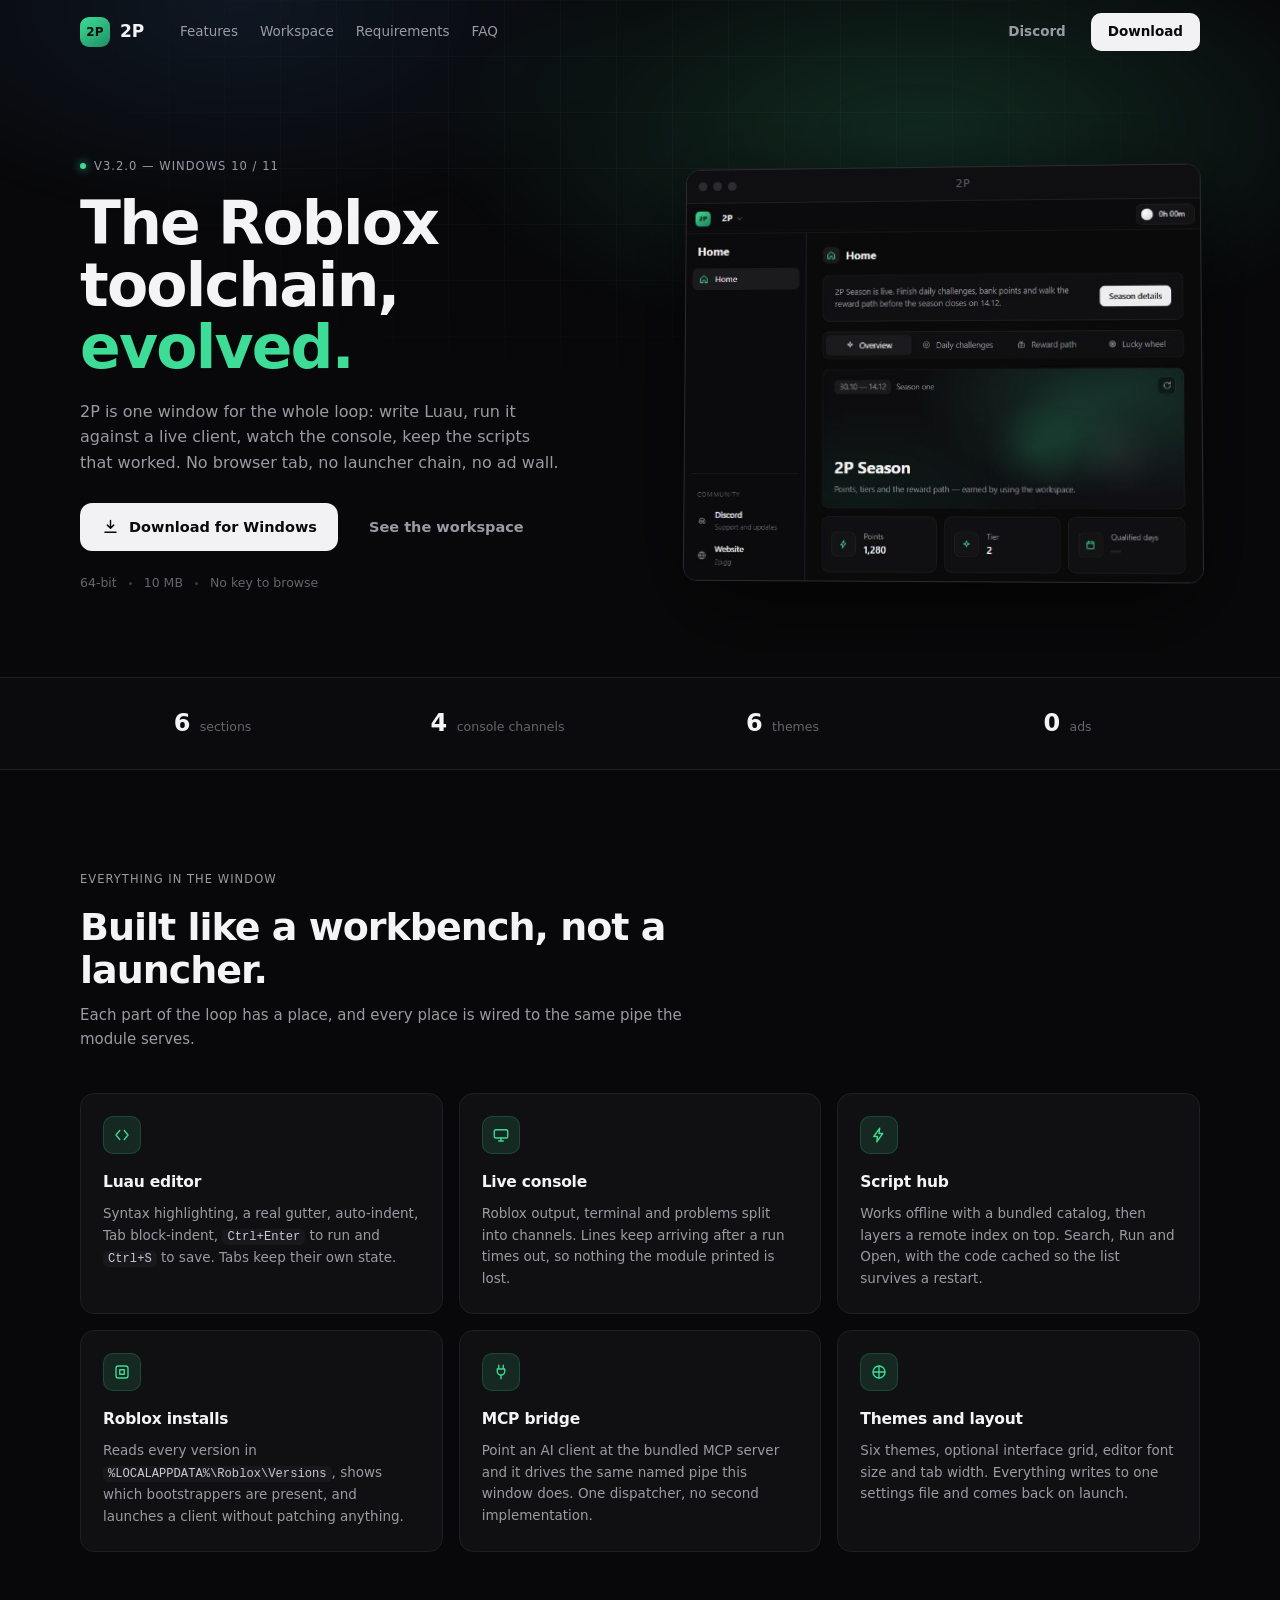
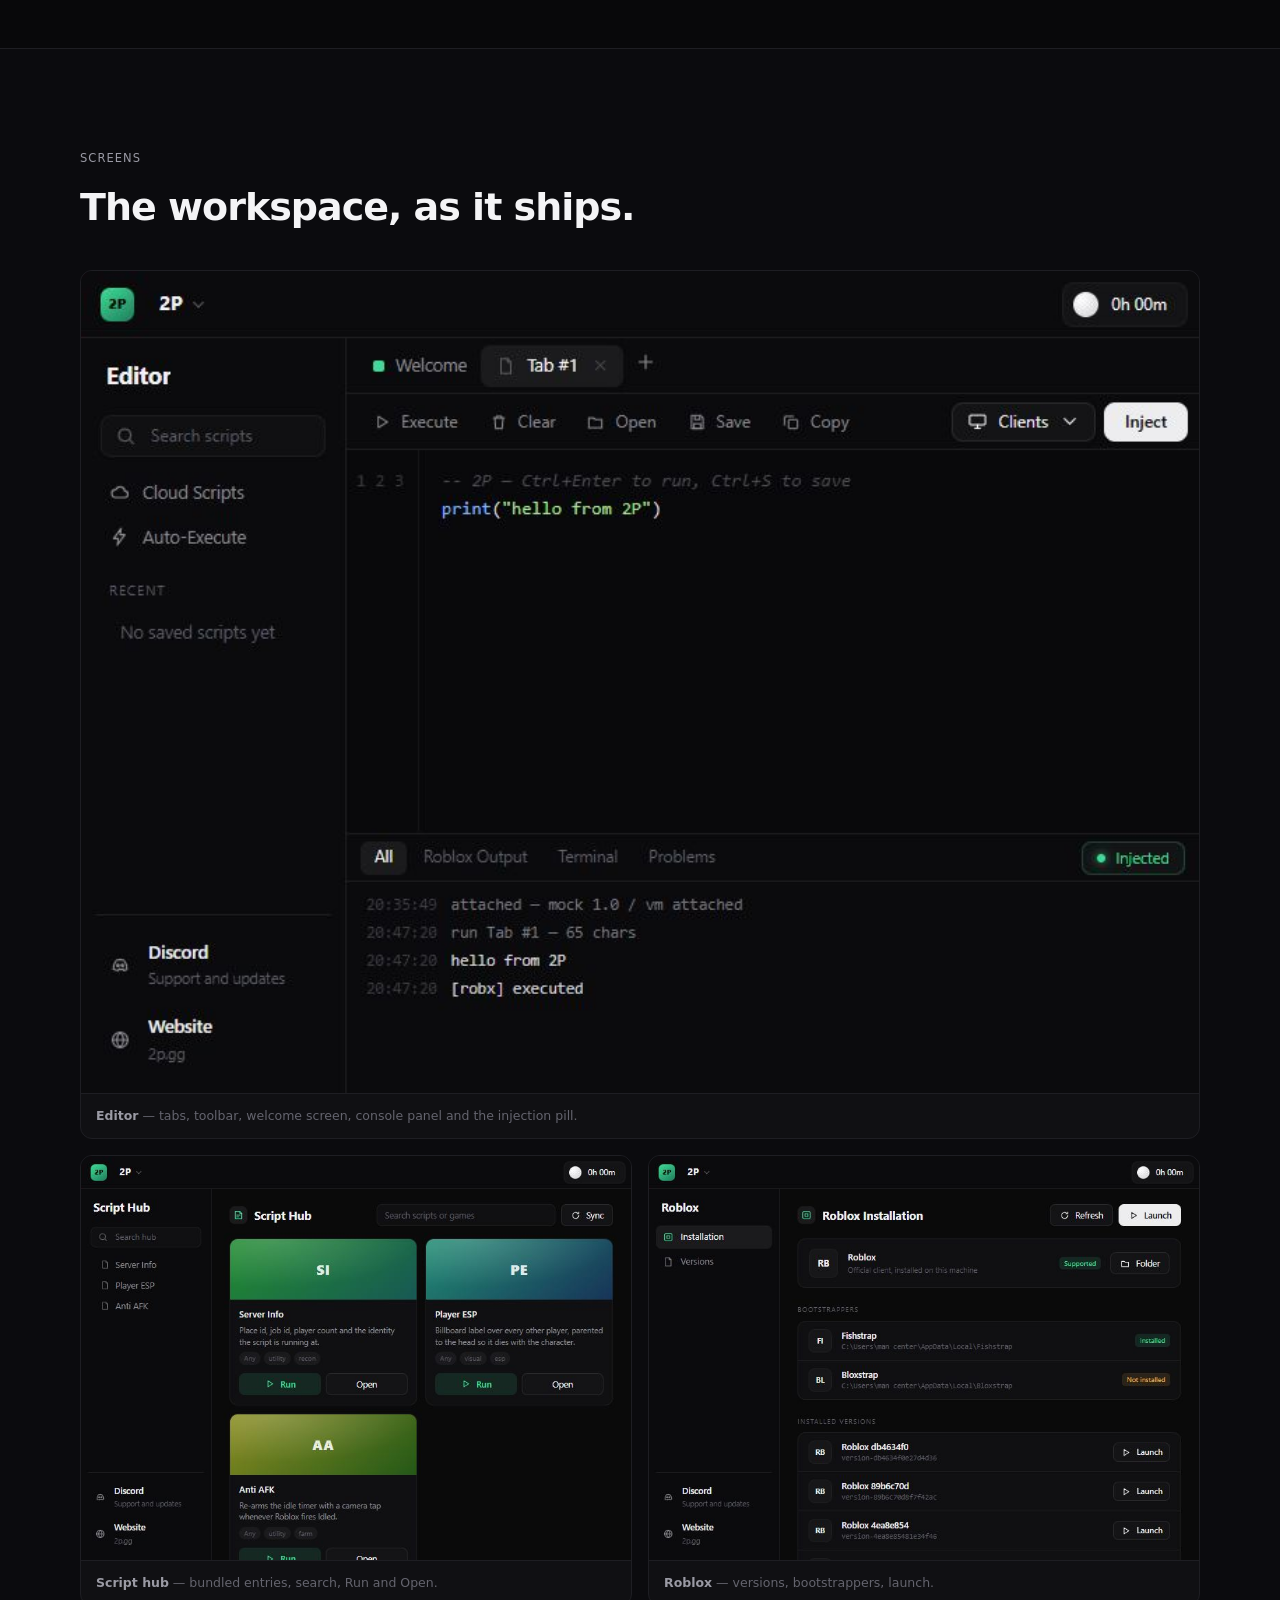
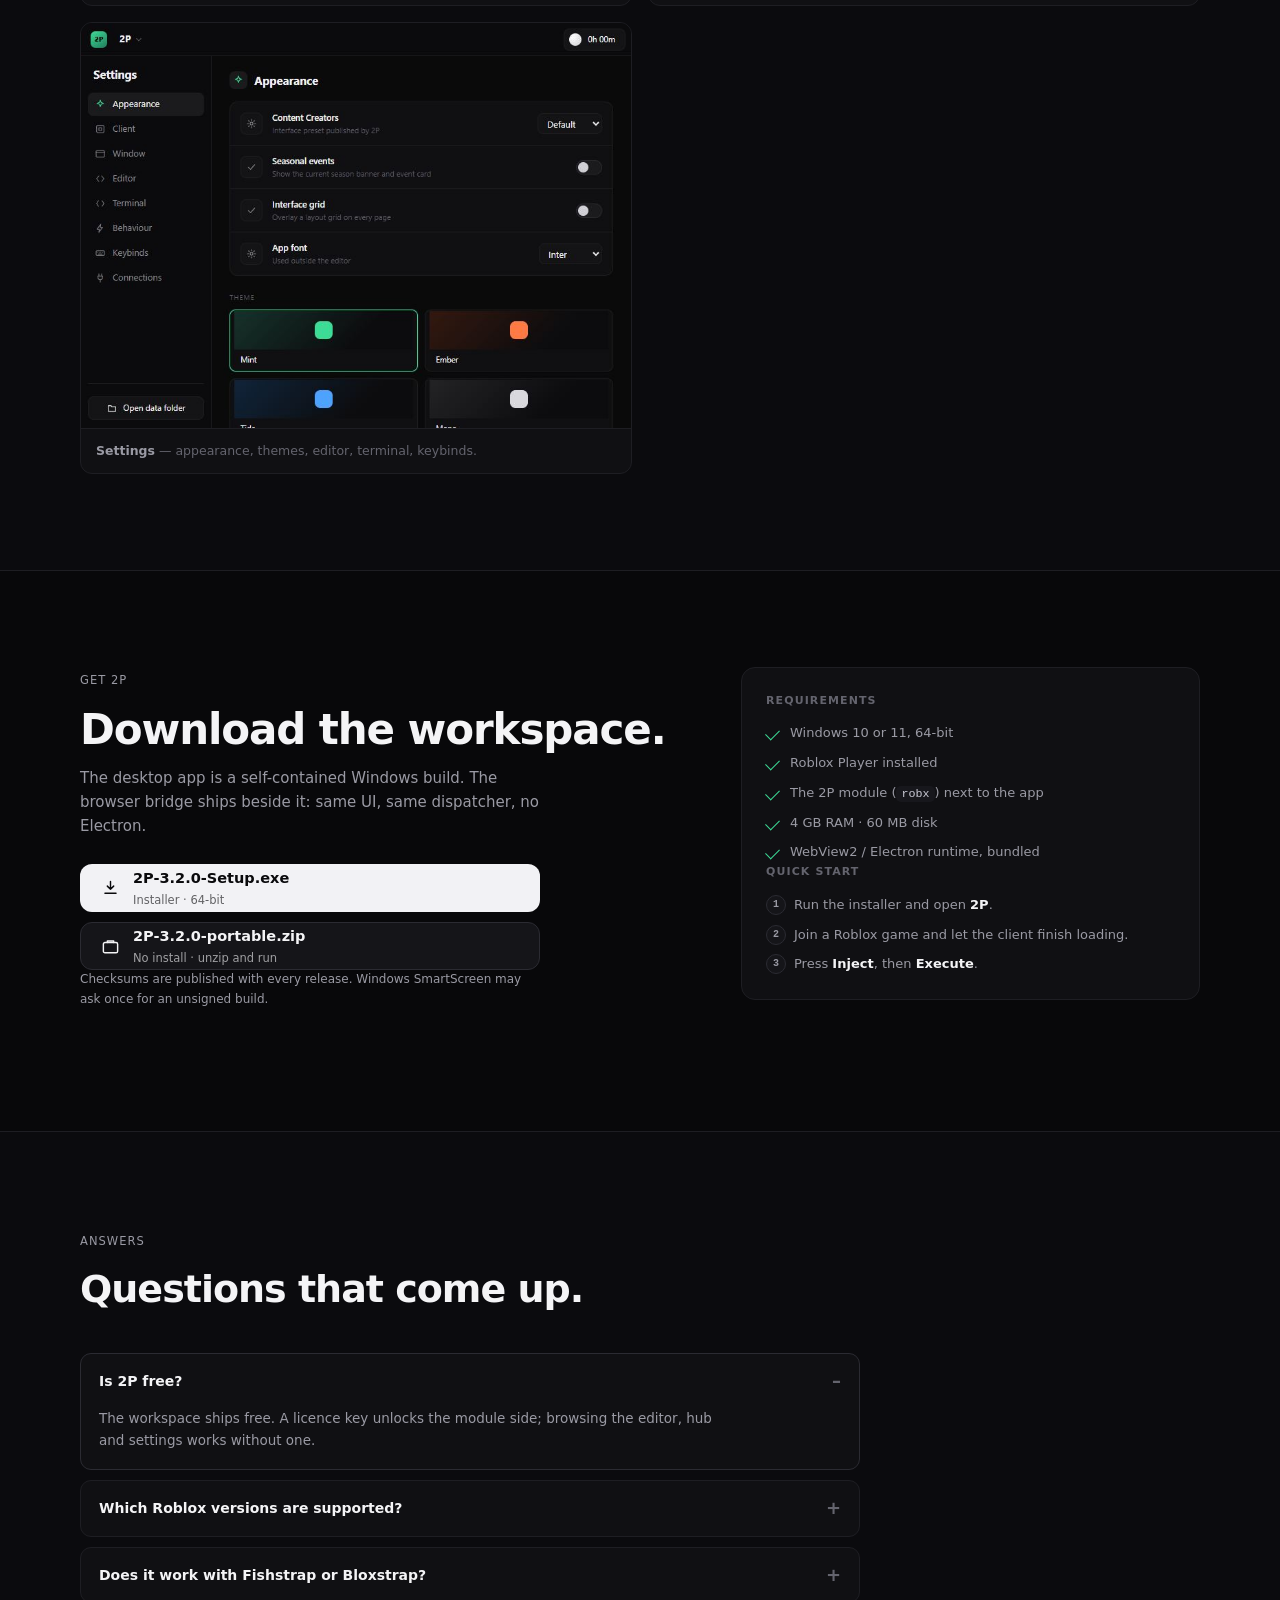
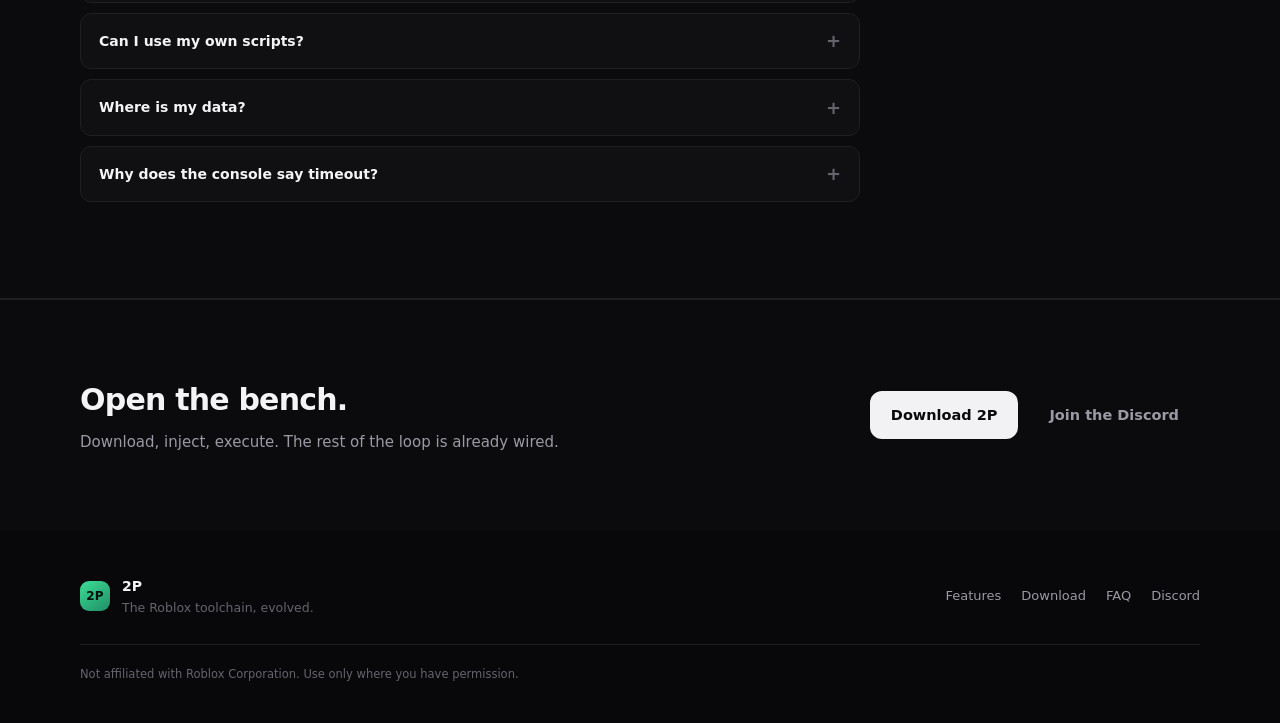
==== index.html @ 599e33a9 "2P download site" ====
<!doctype html>
<html lang="en">
<head>
<meta charset="utf-8">
<meta name="viewport" content="width=device-width, initial-scale=1">
<title>2P — the Roblox toolchain, evolved</title>
<meta name="description" content="2P is a Windows workspace for Roblox scripting: Luau editor, script hub, live console, multi-client injection and a built-in MCP bridge.">
<meta name="theme-color" content="#0a0a0b">
<link rel="icon" href="assets/logo.svg" type="image/svg+xml">
<link rel="stylesheet" href="styles.css">
<meta property="og:title" content="2P — the Roblox toolchain, evolved">
<meta property="og:description" content="Editor, hub, console, clients. One workspace.">
<meta property="og:image" content="assets/home.jpeg">
<meta property="og:type" content="website">
</head>
<body>

<header class="nav" id="nav">
  <div class="wrap nav-inner">
    <a class="brand" href="#top">
      <span class="logo">2P</span>
      <span class="brand-name">2P</span>
    </a>
    <nav class="nav-links">
      <a href="#features">Features</a>
      <a href="#workspace">Workspace</a>
      <a href="#requirements">Requirements</a>
      <a href="#faq">FAQ</a>
    </nav>
    <div class="nav-actions">
      <a class="btn ghost" href="https://discord.gg/ojailbreaks" target="_blank" rel="noreferrer">Discord</a>
      <a class="btn light" href="#download" data-download>Download</a>
    </div>
  </div>
</header>

<main id="top">

  <section class="hero">
    <div class="hero-glow"></div>
    <div class="wrap hero-inner">
      <div class="hero-copy">
        <span class="eyebrow"><i></i> v3.2.0 — Windows 10 / 11</span>
        <h1>The Roblox toolchain,<br><span class="accent">evolved.</span></h1>
        <p>2P is one window for the whole loop: write Luau, run it against a live client, watch the console, keep the scripts that worked. No browser tab, no launcher chain, no ad wall.</p>
        <div class="hero-cta">
          <a class="btn light lg" href="#download" data-download>
            <svg viewBox="0 0 24 24"><path d="M12 3v10M8 9l4 4 4-4M5 18h14"/></svg>
            Download for Windows
          </a>
          <a class="btn ghost lg" href="#workspace">See the workspace</a>
        </div>
        <div class="hero-meta">
          <span>64-bit</span><span class="dot"></span>
          <span>10 MB</span><span class="dot"></span>
          <span>No key to browse</span>
        </div>
      </div>
      <div class="hero-shot">
        <div class="frame">
          <div class="frame-bar"><span class="tl"></span><span class="tl"></span><span class="tl"></span><span class="frame-title">2P</span></div>
          <img src="assets/home.jpeg" alt="2P home screen with the season card, hero and stats" width="800" height="616">
        </div>
      </div>
    </div>
  </section>

  <section class="strip">
    <div class="wrap strip-inner">
      <div><b>6</b><span>sections</span></div>
      <div><b>4</b><span>console channels</span></div>
      <div><b>6</b><span>themes</span></div>
      <div><b>0</b><span>ads</span></div>
    </div>
  </section>

  <section class="section" id="features">
    <div class="wrap">
      <div class="section-head">
        <span class="eyebrow">Everything in the window</span>
        <h2>Built like a workbench, not a launcher.</h2>
        <p>Each part of the loop has a place, and every place is wired to the same pipe the module serves.</p>
      </div>

      <div class="grid features">
        <article class="card">
          <span class="icon">
            <svg viewBox="0 0 24 24"><path d="M9 6 4 12l5 6M15 6l5 6-5 6"/></svg>
          </span>
          <h3>Luau editor</h3>
          <p>Syntax highlighting, a real gutter, auto-indent, Tab block-indent, <code>Ctrl+Enter</code> to run and <code>Ctrl+S</code> to save. Tabs keep their own state.</p>
        </article>

        <article class="card">
          <span class="icon">
            <svg viewBox="0 0 24 24"><rect x="3" y="5" width="18" height="11" rx="2"/><path d="M9 20h6M12 16v4"/></svg>
          </span>
          <h3>Live console</h3>
          <p>Roblox output, terminal and problems split into channels. Lines keep arriving after a run times out, so nothing the module printed is lost.</p>
        </article>

        <article class="card">
          <span class="icon">
            <svg viewBox="0 0 24 24"><path d="M13 3 5 14h5l-1 7 8-11h-5z"/></svg>
          </span>
          <h3>Script hub</h3>
          <p>Works offline with a bundled catalog, then layers a remote index on top. Search, Run and Open, with the code cached so the list survives a restart.</p>
        </article>

        <article class="card">
          <span class="icon">
            <svg viewBox="0 0 24 24"><rect x="4" y="4" width="16" height="16" rx="3"/><path d="M9 9h6v6H9z"/></svg>
          </span>
          <h3>Roblox installs</h3>
          <p>Reads every version in <code>%LOCALAPPDATA%\Roblox\Versions</code>, shows which bootstrappers are present, and launches a client without patching anything.</p>
        </article>

        <article class="card">
          <span class="icon">
            <svg viewBox="0 0 24 24"><path d="M9 3v5M15 3v5M7 8h10v3a5 5 0 0 1-10 0z"/><path d="M12 16v5"/></svg>
          </span>
          <h3>MCP bridge</h3>
          <p>Point an AI client at the bundled MCP server and it drives the same named pipe this window does. One dispatcher, no second implementation.</p>
        </article>

        <article class="card">
          <span class="icon">
            <svg viewBox="0 0 24 24"><circle cx="12" cy="12" r="8"/><path d="M12 4v16M4 12h16"/></svg>
          </span>
          <h3>Themes and layout</h3>
          <p>Six themes, optional interface grid, editor font size and tab width. Everything writes to one settings file and comes back on launch.</p>
        </article>
      </div>
    </div>
  </section>

  <section class="section alt" id="workspace">
    <div class="wrap">
      <div class="section-head">
        <span class="eyebrow">Screens</span>
        <h2>The workspace, as it ships.</h2>
      </div>

      <div class="gallery">
        <figure class="shot wide">
          <img src="assets/editor.jpeg" alt="2P editor with a tab open and the console showing output" width="800" height="616" loading="lazy">
          <figcaption><b>Editor</b> — tabs, toolbar, welcome screen, console panel and the injection pill.</figcaption>
        </figure>
        <figure class="shot">
          <img src="assets/scripts.jpeg" alt="2P script hub with three cards" width="800" height="616" loading="lazy">
          <figcaption><b>Script hub</b> — bundled entries, search, Run and Open.</figcaption>
        </figure>
        <figure class="shot">
          <img src="assets/roblox.jpeg" alt="2P Roblox installation page" width="800" height="616" loading="lazy">
          <figcaption><b>Roblox</b> — versions, bootstrappers, launch.</figcaption>
        </figure>
        <figure class="shot">
          <img src="assets/settings.jpeg" alt="2P appearance settings with the theme grid" width="800" height="616" loading="lazy">
          <figcaption><b>Settings</b> — appearance, themes, editor, terminal, keybinds.</figcaption>
        </figure>
      </div>
    </div>
  </section>

  <section class="section" id="download">
    <div class="wrap download-wrap">
      <div class="download-copy">
        <span class="eyebrow">Get 2P</span>
        <h2>Download the workspace.</h2>
        <p>The desktop app is a self-contained Windows build. The browser bridge ships beside it: same UI, same dispatcher, no Electron.</p>

        <div class="download-actions">
          <a class="btn light lg" id="dl-installer" href="https://github.com" target="_blank" rel="noreferrer" data-download>
            <svg viewBox="0 0 24 24"><path d="M12 3v10M8 9l4 4 4-4M5 18h14"/></svg>
            <span>2P-3.2.0-Setup.exe<i>Installer · 64-bit</i></span>
          </a>
          <a class="btn lg" id="dl-portable" href="https://github.com" target="_blank" rel="noreferrer" data-download>
            <svg viewBox="0 0 24 24"><rect x="3" y="7" width="18" height="13" rx="2"/><path d="M8 7V5h8v2"/></svg>
            <span>2P-3.2.0-portable.zip<i>No install · unzip and run</i></span>
          </a>
        </div>

        <p class="fineprint" id="download-note">Checksums are published with every release. Windows SmartScreen may ask once for an unsigned build.</p>
      </div>

      <aside class="card req-card" id="requirements">
        <h3>Requirements</h3>
        <ul class="checks">
          <li>Windows 10 or 11, 64-bit</li>
          <li>Roblox Player installed</li>
          <li>The 2P module (<code>robx</code>) next to the app</li>
          <li>4 GB RAM · 60 MB disk</li>
          <li>WebView2 / Electron runtime, bundled</li>
        </ul>
        <h3>Quick start</h3>
        <ol class="steps">
          <li>Run the installer and open <b>2P</b>.</li>
          <li>Join a Roblox game and let the client finish loading.</li>
          <li>Press <b>Inject</b>, then <b>Execute</b>.</li>
        </ol>
      </aside>
    </div>
  </section>

  <section class="section alt" id="faq">
    <div class="wrap">
      <div class="section-head">
        <span class="eyebrow">Answers</span>
        <h2>Questions that come up.</h2>
      </div>

      <div class="faq">
        <details open>
          <summary>Is 2P free?</summary>
          <p>The workspace ships free. A licence key unlocks the module side; browsing the editor, hub and settings works without one.</p>
        </details>
        <details>
          <summary>Which Roblox versions are supported?</summary>
          <p>Whatever is installed under <code>%LOCALAPPDATA%\Roblox\Versions</code>. The module needs a signature table matched to the client build — the app will say when it is not injected instead of pretending.</p>
        </details>
        <details>
          <summary>Does it work with Fishstrap or Bloxstrap?</summary>
          <p>The Roblox page detects both and shows whether they are installed. It never patches them; launching stays theirs.</p>
        </details>
        <details>
          <summary>Can I use my own scripts?</summary>
          <p>Yes. Save to the local store, drag a <code>.lua</code> file onto the editor, or drop files into the auto-execute folder and they run in name order after injection.</p>
        </details>
        <details>
          <summary>Where is my data?</summary>
          <p>Everything lives in <code>%LOCALAPPDATA%\2P</code>: settings, saved scripts, auto-execute files and the hub cache. Nothing is uploaded.</p>
        </details>
        <details>
          <summary>Why does the console say timeout?</summary>
          <p>Because the script may still be running. Only the module's <code>[robx] executed</code> sentinel counts as success; a timeout is reported as a timeout.</p>
        </details>
      </div>
    </div>
  </section>

  <section class="cta">
    <div class="wrap cta-inner">
      <div>
        <h2>Open the bench.</h2>
        <p>Download, inject, execute. The rest of the loop is already wired.</p>
      </div>
      <div class="cta-actions">
        <a class="btn light lg" href="#download" data-download>Download 2P</a>
        <a class="btn ghost lg" href="https://discord.gg/ojailbreaks" target="_blank" rel="noreferrer">Join the Discord</a>
      </div>
    </div>
  </section>
</main>

<footer class="footer">
  <div class="wrap footer-inner">
    <div class="footer-brand">
      <span class="logo">2P</span>
      <div>
        <b>2P</b>
        <p>The Roblox toolchain, evolved.</p>
      </div>
    </div>
    <div class="footer-links">
      <a href="#features">Features</a>
      <a href="#download">Download</a>
      <a href="#faq">FAQ</a>
      <a href="https://discord.gg/ojailbreaks" target="_blank" rel="noreferrer">Discord</a>
    </div>
    <p class="footer-note">Not affiliated with Roblox Corporation. Use only where you have permission.</p>
  </div>
</footer>

<script src="app.js"></script>
</body>
</html>
---- styles.css ----
/* 2P — download site.
   One page, one accent, one screenshot frame. No external fonts, no CDN,
   because a download page that waits on a tracker is a download page nobody
   finishes loading. */

:root {
  --bg: #08080a;
  --bg-2: #0b0b0e;
  --panel: #101013;
  --panel-2: #151519;
  --line: #1e1e23;
  --line-2: #2b2b32;
  --text: #f4f4f6;
  --muted: #9a9aa4;
  --dim: #64646e;
  --accent: #3ddc97;
  --accent-soft: rgba(61, 220, 151, .12);
  --mono: ui-monospace, "Cascadia Code", "JetBrains Mono", Consolas, monospace;
  --sans: "Inter", -apple-system, "Segoe UI", system-ui, sans-serif;
  --r: 14px;
  --wrap: 1120px;
}

* { box-sizing: border-box; }

html, body { margin: 0; }

html { scroll-behavior: smooth; }

body {
  background: var(--bg);
  color: var(--text);
  font: 15px/1.6 var(--sans);
  -webkit-font-smoothing: antialiased;
  overflow-x: hidden;
}

a { color: inherit; text-decoration: none; }
img { display: block; max-width: 100%; height: auto; }
code { font-family: var(--mono); font-size: .9em; color: #c9c9d4; background: #17171c; padding: 1px 5px; border-radius: 5px; }
svg { width: 18px; height: 18px; fill: none; stroke: currentColor; stroke-width: 1.8; stroke-linecap: round; stroke-linejoin: round; }

.wrap { width: min(var(--wrap), calc(100% - 48px)); margin: 0 auto; }

::selection { background: rgba(61, 220, 151, .25); }

/* ── nav ───────────────────────────────────────────────────────────────── */

.nav {
  position: fixed;
  inset: 0 0 auto;
  z-index: 60;
  height: 64px;
  display: flex;
  align-items: center;
  border-bottom: 1px solid transparent;
  transition: background .2s, border-color .2s, backdrop-filter .2s;
}
.nav.solid {
  background: rgba(8, 8, 10, .78);
  backdrop-filter: blur(14px);
  border-color: var(--line);
}

.nav-inner { display: flex; align-items: center; gap: 28px; width: min(var(--wrap), calc(100% - 48px)); }

.brand { display: flex; align-items: center; gap: 10px; }
.logo {
  width: 30px; height: 30px;
  display: grid; place-items: center;
  border-radius: 9px;
  background: linear-gradient(145deg, var(--accent), #1f8f66);
  color: #04120c;
  font: 800 12px/1 var(--sans);
  letter-spacing: .2px;
}
.brand-name { font-size: 17px; font-weight: 700; letter-spacing: -.2px; }

.nav-links { display: flex; gap: 22px; margin-left: 8px; }
.nav-links a { color: var(--muted); font-size: 13.5px; transition: color .15s; }
.nav-links a:hover { color: var(--text); }

.nav-actions { margin-left: auto; display: flex; align-items: center; gap: 8px; }

/* ── buttons ───────────────────────────────────────────────────────────── */

.btn {
  display: inline-flex;
  align-items: center;
  justify-content: center;
  gap: 9px;
  height: 38px;
  padding: 0 16px;
  border-radius: 10px;
  border: 1px solid var(--line-2);
  background: var(--panel-2);
  color: var(--text);
  font-size: 13.5px;
  font-weight: 550;
  white-space: nowrap;
  transition: background .15s, border-color .15s, transform .08s;
}
.btn:hover { background: #1c1c22; border-color: #3a3a44; }
.btn:active { transform: translateY(1px); }
.btn.light { background: #f2f2f5; color: #0a0a0c; border-color: transparent; }
.btn.light:hover { background: #fff; }
.btn.ghost { background: transparent; border-color: transparent; color: var(--muted); }
.btn.ghost:hover { background: var(--panel-2); color: var(--text); }
.btn.lg { height: 48px; padding: 0 20px; font-size: 14.5px; border-radius: 12px; }
.btn.lg svg { width: 19px; height: 19px; }

/* ── hero ──────────────────────────────────────────────────────────────── */

.hero { position: relative; padding: 152px 0 84px; overflow: hidden; }

.hero-glow {
  position: absolute;
  inset: -20% -10% auto;
  height: 780px;
  background:
    radial-gradient(46% 42% at 68% 34%, rgba(61, 220, 151, .16), transparent 68%),
    radial-gradient(38% 40% at 24% 18%, rgba(77, 163, 255, .10), transparent 70%);
  pointer-events: none;
  filter: blur(10px);
}
.hero::after {
  content: "";
  position: absolute;
  inset: 0;
  background-image:
    linear-gradient(to right, rgba(255, 255, 255, .028) 1px, transparent 1px),
    linear-gradient(to bottom, rgba(255, 255, 255, .028) 1px, transparent 1px);
  background-size: 56px 56px;
  mask-image: radial-gradient(70% 60% at 50% 20%, #000 20%, transparent 78%);
  pointer-events: none;
}

.hero-inner {
  position: relative;
  z-index: 1;
  display: grid;
  grid-template-columns: 1.05fr 1fr;
  gap: 56px;
  align-items: center;
}

.eyebrow {
  display: inline-flex;
  align-items: center;
  gap: 8px;
  font-size: 11.5px;
  letter-spacing: .09em;
  text-transform: uppercase;
  color: var(--muted);
  margin-bottom: 18px;
}
.eyebrow i { width: 6px; height: 6px; border-radius: 50%; background: var(--accent); box-shadow: 0 0 10px var(--accent); }

.hero h1 {
  margin: 0 0 20px;
  font-size: clamp(38px, 5.2vw, 60px);
  line-height: 1.03;
  letter-spacing: -1.8px;
  font-weight: 720;
}
.hero h1 .accent { color: var(--accent); }

.hero-copy > p { margin: 0 0 28px; color: var(--muted); font-size: 16px; max-width: 480px; }

.hero-cta { display: flex; gap: 10px; flex-wrap: wrap; }

.hero-meta { display: flex; align-items: center; gap: 12px; margin-top: 22px; color: var(--dim); font-size: 12.5px; }
.hero-meta .dot { width: 3px; height: 3px; border-radius: 50%; background: #3a3a44; }

/* window frame */

.hero-shot { position: relative; }
.hero-shot::before {
  content: "";
  position: absolute;
  inset: 8% -6% -8% 6%;
  background: radial-gradient(closest-side, rgba(61, 220, 151, .20), transparent 72%);
  filter: blur(28px);
  z-index: 0;
}
.frame {
  position: relative;
  z-index: 1;
  border: 1px solid var(--line-2);
  border-radius: 14px;
  overflow: hidden;
  background: #0a0a0c;
  box-shadow: 0 30px 90px rgba(0, 0, 0, .65);
  transform: perspective(1600px) rotateX(3deg) rotateY(-4deg);
}
.frame-bar {
  display: flex;
  align-items: center;
  gap: 6px;
  height: 34px;
  padding: 0 12px;
  background: #0f0f12;
  border-bottom: 1px solid var(--line);
}
.frame-bar .tl { width: 9px; height: 9px; border-radius: 50%; background: #2b2b32; }
.frame-title { margin-left: auto; margin-right: auto; color: var(--dim); font-size: 11px; letter-spacing: .04em; }

/* ── strip ─────────────────────────────────────────────────────────────── */

.strip { border-block: 1px solid var(--line); background: var(--bg-2); }
.strip-inner { display: grid; grid-template-columns: repeat(4, 1fr); gap: 20px; padding: 26px 0; }
.strip-inner div { display: flex; align-items: baseline; gap: 10px; justify-content: center; }
.strip-inner b { font-size: 24px; letter-spacing: -.6px; }
.strip-inner span { color: var(--dim); font-size: 12.5px; }

/* ── sections ──────────────────────────────────────────────────────────── */

.section { padding: 96px 0; }
.section.alt { background: var(--bg-2); border-block: 1px solid var(--line); }

.section-head { max-width: 620px; margin-bottom: 42px; }
.section-head h2 {
  margin: 0 0 12px;
  font-size: clamp(28px, 3.4vw, 38px);
  line-height: 1.12;
  letter-spacing: -1px;
  font-weight: 700;
}
.section-head p { margin: 0; color: var(--muted); }

.card {
  background: var(--panel);
  border: 1px solid var(--line);
  border-radius: var(--r);
}

.grid { display: grid; gap: 16px; }
.features { grid-template-columns: repeat(3, 1fr); }

.features .card { padding: 22px 22px 24px; transition: border-color .15s, transform .15s; }
.features .card:hover { border-color: var(--line-2); transform: translateY(-2px); }
.features .icon {
  display: grid; place-items: center;
  width: 38px; height: 38px;
  margin-bottom: 16px;
  border-radius: 10px;
  background: var(--accent-soft);
  border: 1px solid rgba(61, 220, 151, .18);
  color: var(--accent);
}
.features h3 { margin: 0 0 8px; font-size: 15.5px; letter-spacing: -.2px; }
.features p { margin: 0; color: var(--muted); font-size: 13.5px; line-height: 1.6; }

/* gallery */

.gallery { display: grid; grid-template-columns: 1fr 1fr; gap: 16px; }
.shot {
  margin: 0;
  border: 1px solid var(--line);
  border-radius: 12px;
  overflow: hidden;
  background: var(--panel);
}
.shot img { width: 100%; border-bottom: 1px solid var(--line); }
.shot figcaption { padding: 12px 15px; color: var(--dim); font-size: 12.5px; }
.shot figcaption b { color: var(--muted); font-weight: 600; }
.shot.wide { grid-column: 1 / -1; }

/* download */

.download-wrap { display: grid; grid-template-columns: 1.15fr .85fr; gap: 40px; align-items: start; }
.download-copy h2 { margin: 0 0 14px; font-size: clamp(30px, 3.6vw, 42px); letter-spacing: -1.1px; line-height: 1.08; }
.download-copy > p { margin: 0 0 26px; color: var(--muted); max-width: 460px; }

.download-actions { display: grid; gap: 10px; max-width: 460px; }
.download-actions .btn.lg { justify-content: flex-start; gap: 13px; }
.download-actions .btn span { display: flex; flex-direction: column; align-items: flex-start; gap: 1px; font-weight: 600; }
.download-actions .btn i { font-style: normal; font-weight: 400; font-size: 11.5px; opacity: .62; }

.fineprint { margin: 16px 0 0; color: var(--dim); font-size: 12px; max-width: 440px; }

.req-card { padding: 24px; }
.req-card h3 { margin: 0 0 14px; font-size: 11px; letter-spacing: .1em; text-transform: uppercase; color: var(--dim); font-weight: 600; }
.req-card h3 + h3, .req-card ol + h3 { margin-top: 26px; }
.checks, .steps { margin: 0; padding: 0; list-style: none; display: grid; gap: 9px; }
.checks li { position: relative; padding-left: 24px; color: var(--muted); font-size: 13px; }
.checks li::before {
  content: "";
  position: absolute; left: 0; top: 6px;
  width: 12px; height: 7px;
  border-left: 1.8px solid var(--accent);
  border-bottom: 1.8px solid var(--accent);
  transform: rotate(-45deg);
}
.steps { counter-reset: step; }
.steps li { counter-increment: step; position: relative; padding-left: 28px; color: var(--muted); font-size: 13px; }
.steps li::before {
  content: counter(step);
  position: absolute; left: 0; top: 0;
  width: 18px; height: 18px;
  display: grid; place-items: center;
  border-radius: 50%;
  background: var(--panel-2);
  border: 1px solid var(--line-2);
  color: var(--muted);
  font: 600 10px/1 var(--mono);
}
.steps b { color: var(--text); font-weight: 550; }

/* faq */

.faq { display: grid; gap: 10px; max-width: 780px; }
.faq details {
  border: 1px solid var(--line);
  border-radius: 11px;
  background: var(--panel);
  padding: 0 18px;
  transition: border-color .15s;
}
.faq details[open] { border-color: var(--line-2); }
.faq summary {
  cursor: pointer;
  list-style: none;
  padding: 16px 26px 16px 0;
  position: relative;
  font-size: 14px;
  font-weight: 550;
}
.faq summary::-webkit-details-marker { display: none; }
.faq summary::after {
  content: "+";
  position: absolute;
  right: 0; top: 50%;
  transform: translateY(-50%);
  color: var(--dim);
  font-size: 18px;
  transition: transform .15s;
}
.faq details[open] summary::after { content: "–"; }
.faq p { margin: 0; padding: 0 0 18px; color: var(--muted); font-size: 13.5px; max-width: 640px; }

/* cta */

.cta { padding: 76px 0; border-top: 1px solid var(--line); background: var(--bg-2); }
.cta-inner { display: flex; align-items: center; justify-content: space-between; gap: 30px; flex-wrap: wrap; }
.cta h2 { margin: 0 0 6px; font-size: 30px; letter-spacing: -.8px; }
.cta p { margin: 0; color: var(--muted); }
.cta-actions { display: flex; gap: 10px; flex-wrap: wrap; }

/* footer */

.footer { padding: 44px 0 40px; background: var(--bg); }
.footer-inner { display: grid; grid-template-columns: 1fr auto; gap: 20px 40px; align-items: center; }
.footer-brand { display: flex; align-items: center; gap: 12px; }
.footer-brand b { font-size: 14px; }
.footer-brand p { margin: 0; color: var(--dim); font-size: 12.5px; }
.footer-links { display: flex; gap: 20px; font-size: 13px; color: var(--muted); }
.footer-links a:hover { color: var(--text); }
.footer-note { grid-column: 1 / -1; margin: 6px 0 0; padding-top: 20px; border-top: 1px solid var(--line); color: var(--dim); font-size: 11.5px; }

/* ── responsive ────────────────────────────────────────────────────────── */

@media (max-width: 980px) {
  .hero { padding-top: 128px; }
  .hero-inner { grid-template-columns: 1fr; gap: 44px; }
  .hero-copy > p { max-width: 560px; }
  .features { grid-template-columns: repeat(2, 1fr); }
  .download-wrap { grid-template-columns: 1fr; }
}

@media (max-width: 720px) {
  .wrap { width: calc(100% - 32px); }
  .nav-links { display: none; }
  .nav-actions .ghost { display: none; }
  .hero h1 { letter-spacing: -1.2px; }
  .strip-inner { grid-template-columns: repeat(2, 1fr); gap: 16px; padding: 22px 0; }
  .strip-inner div { justify-content: flex-start; }
  .features { grid-template-columns: 1fr; }
  .gallery { grid-template-columns: 1fr; }
  .section { padding: 68px 0; }
  .frame { transform: none; }
  .cta-inner { flex-direction: column; align-items: flex-start; }
  .footer-inner { grid-template-columns: 1fr; }
  .footer-links { flex-wrap: wrap; gap: 14px; }
}
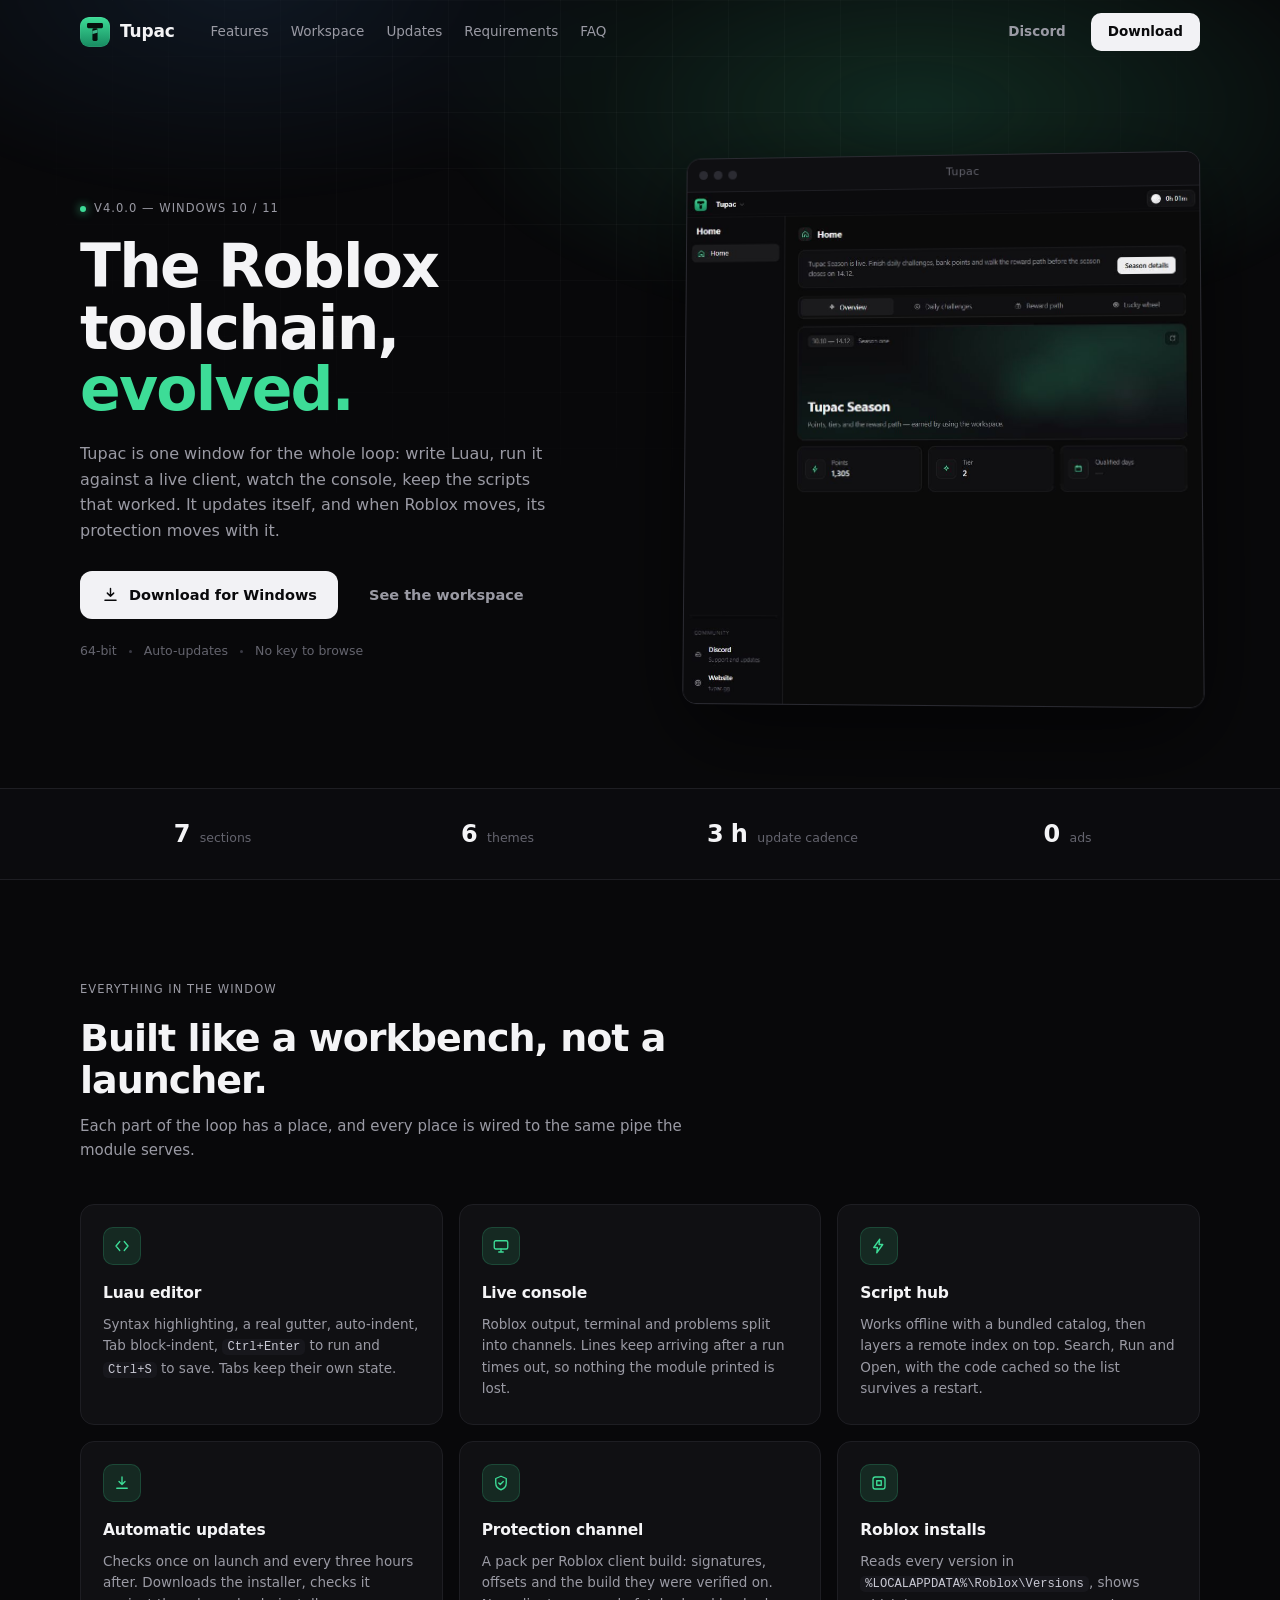
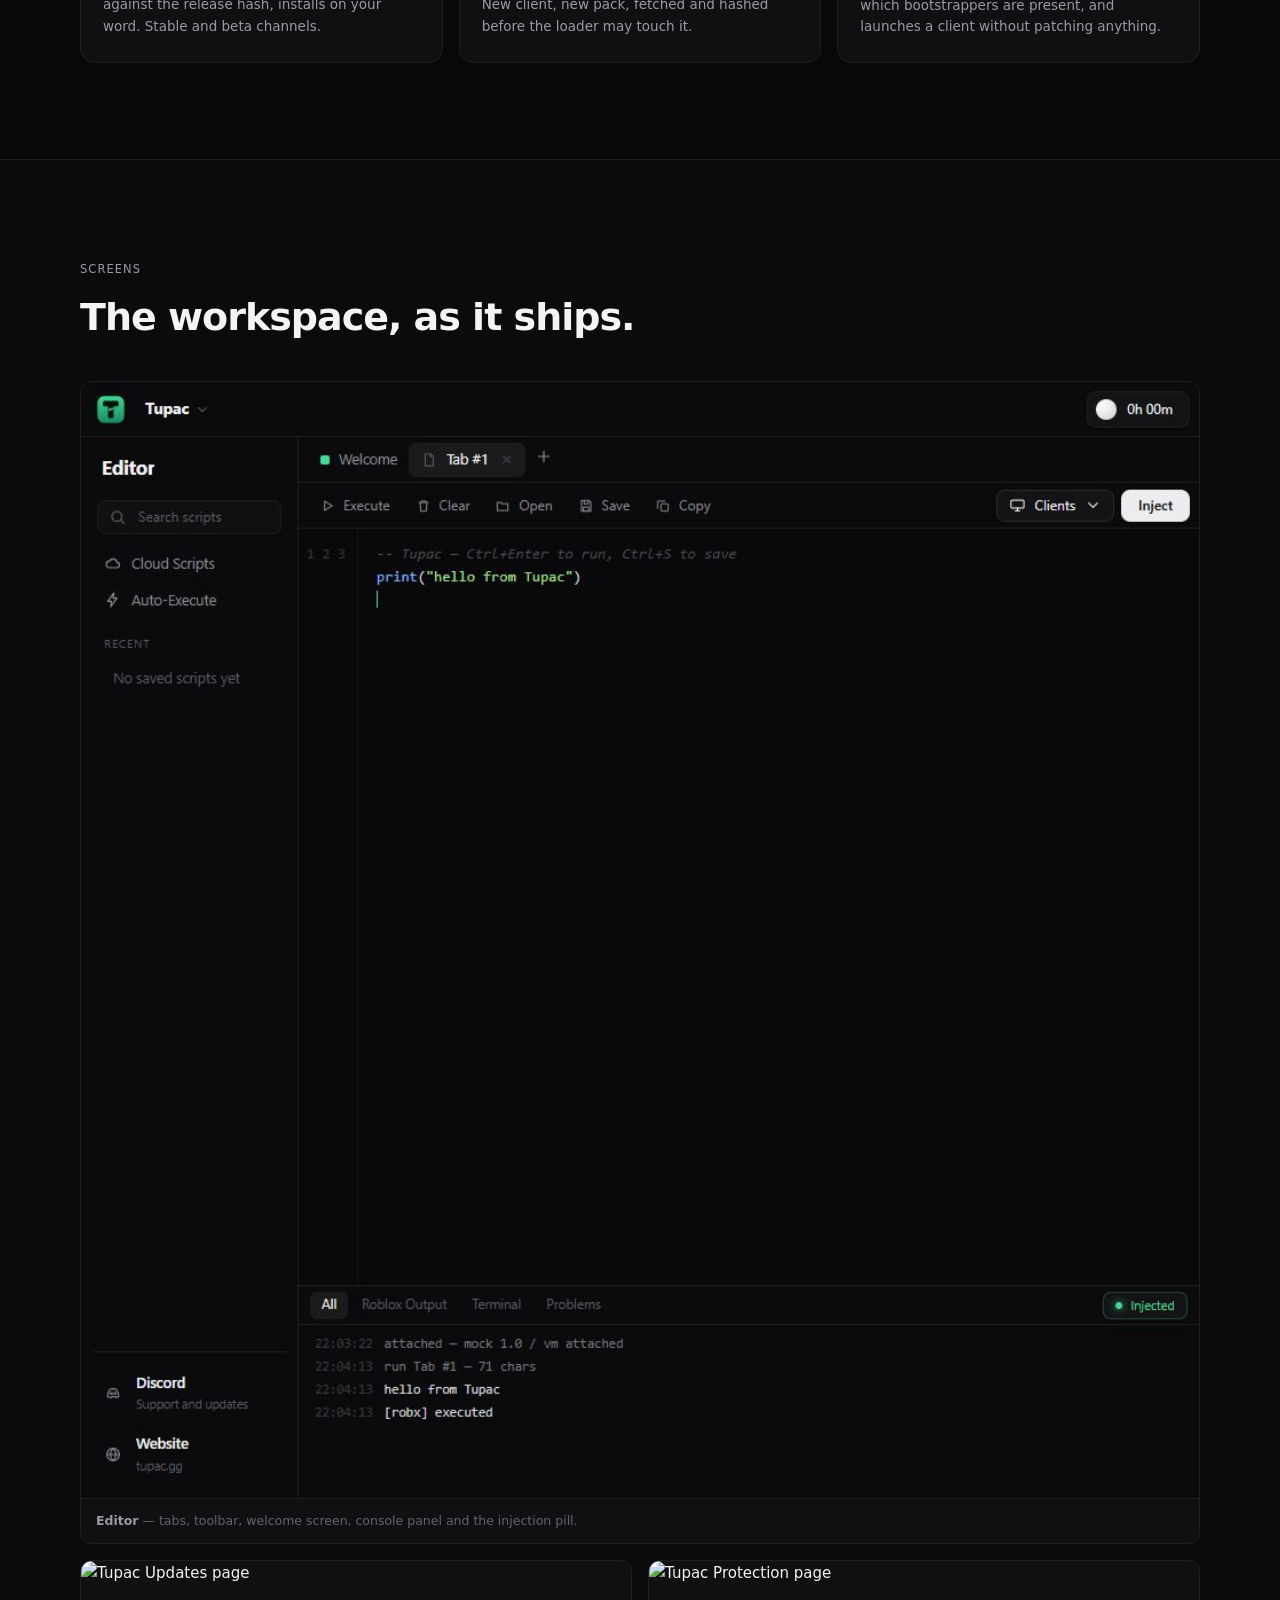
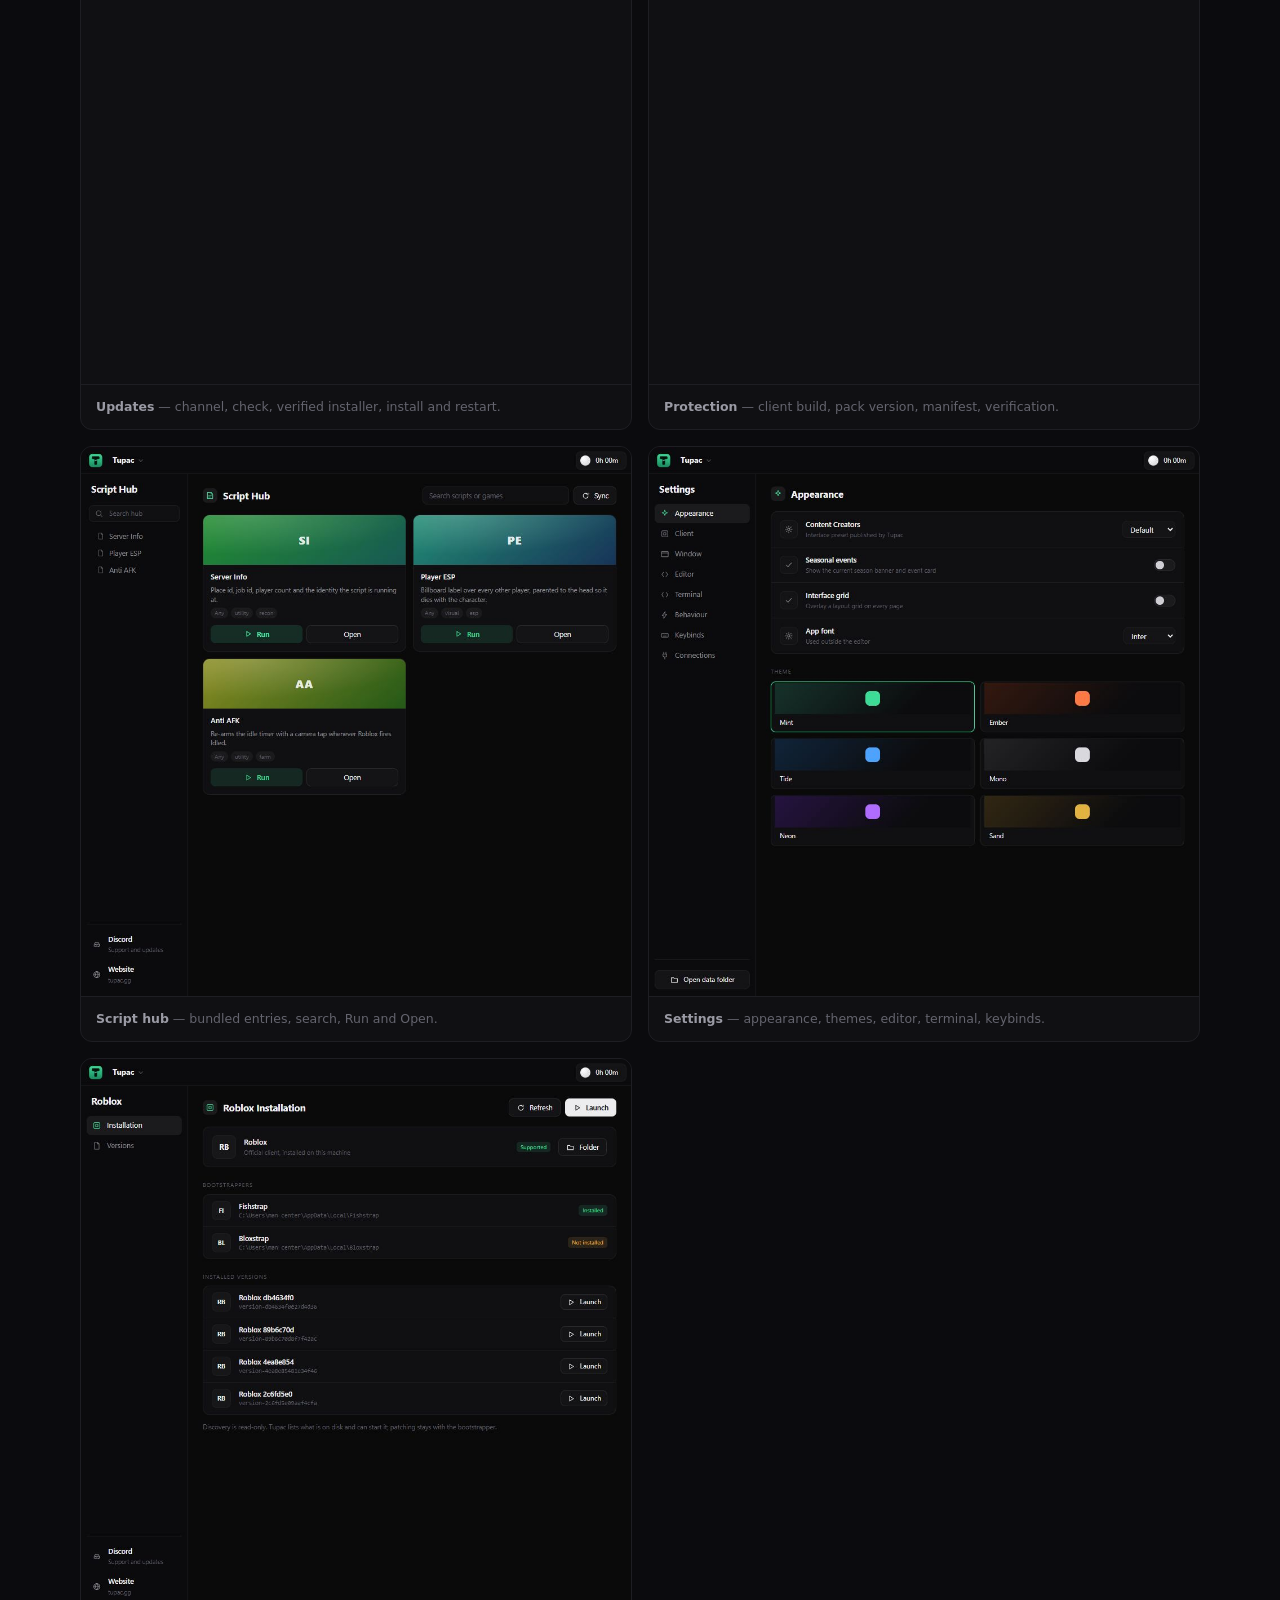
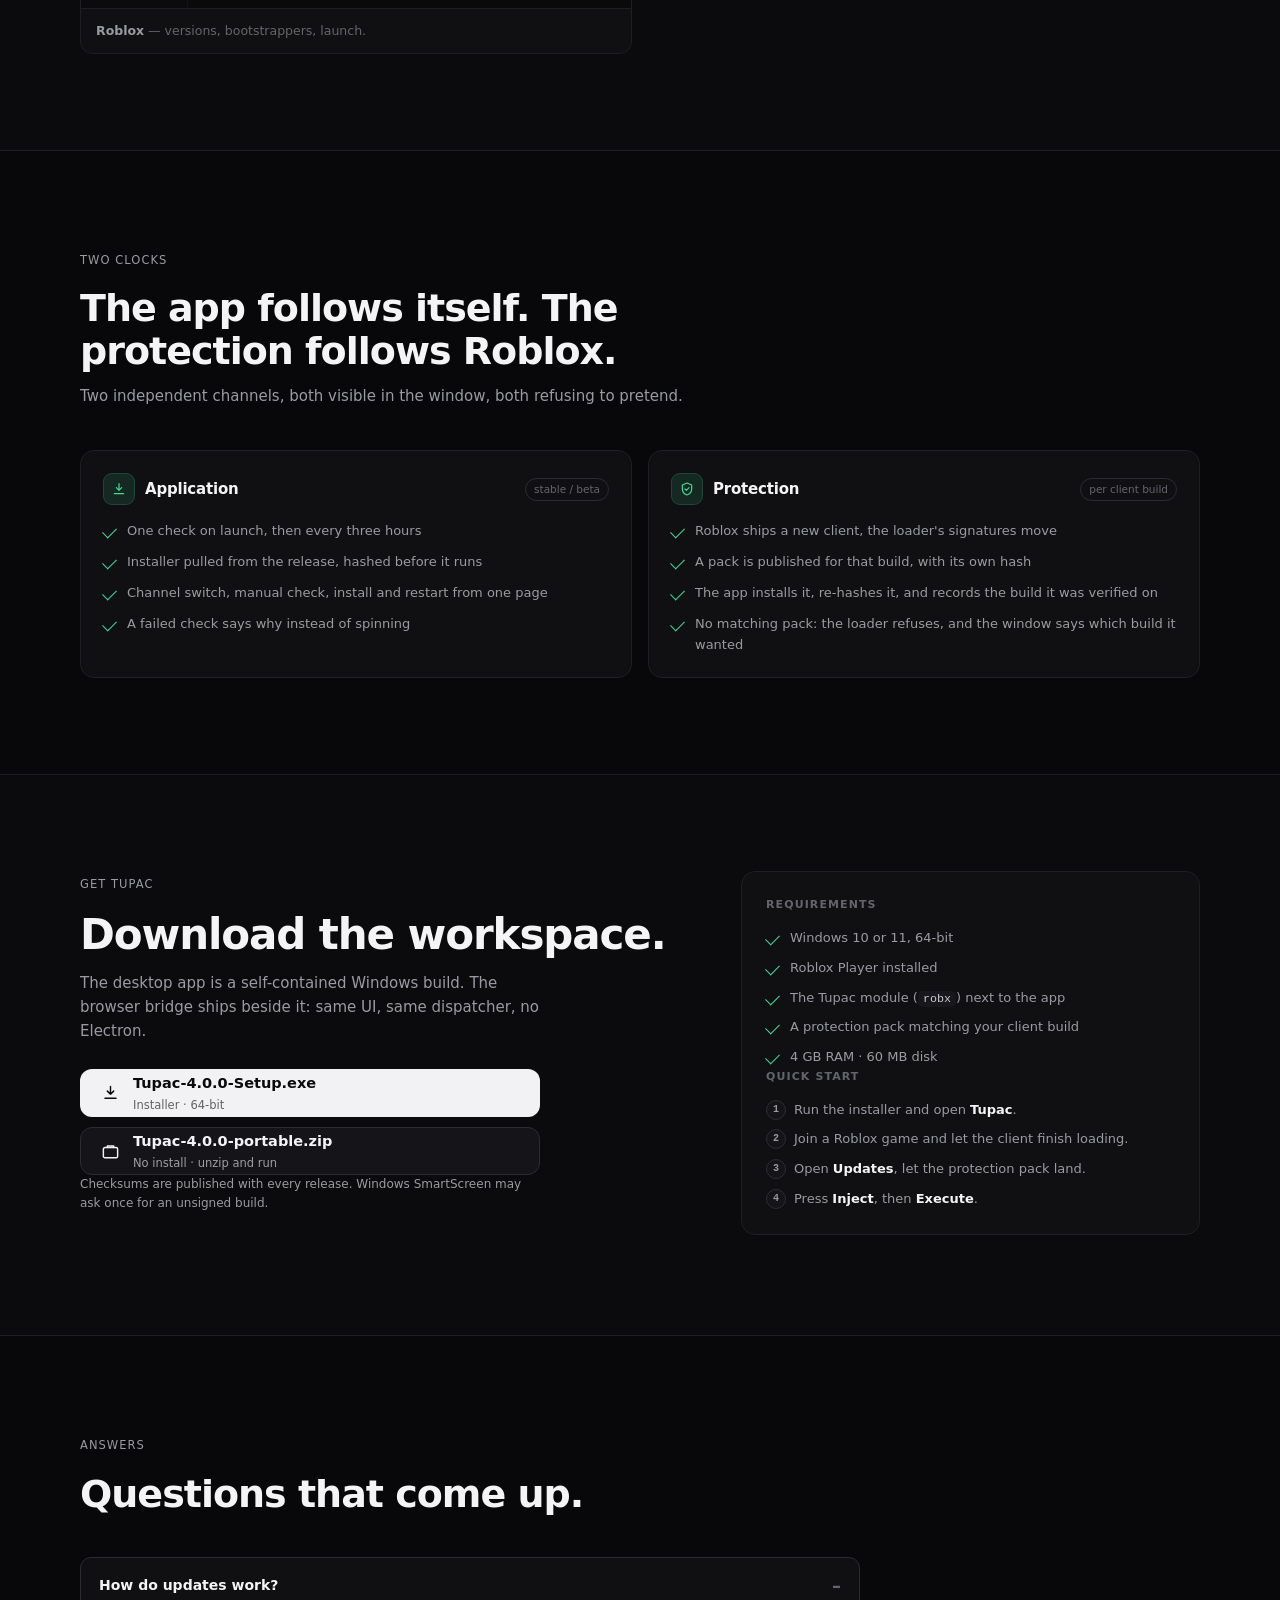
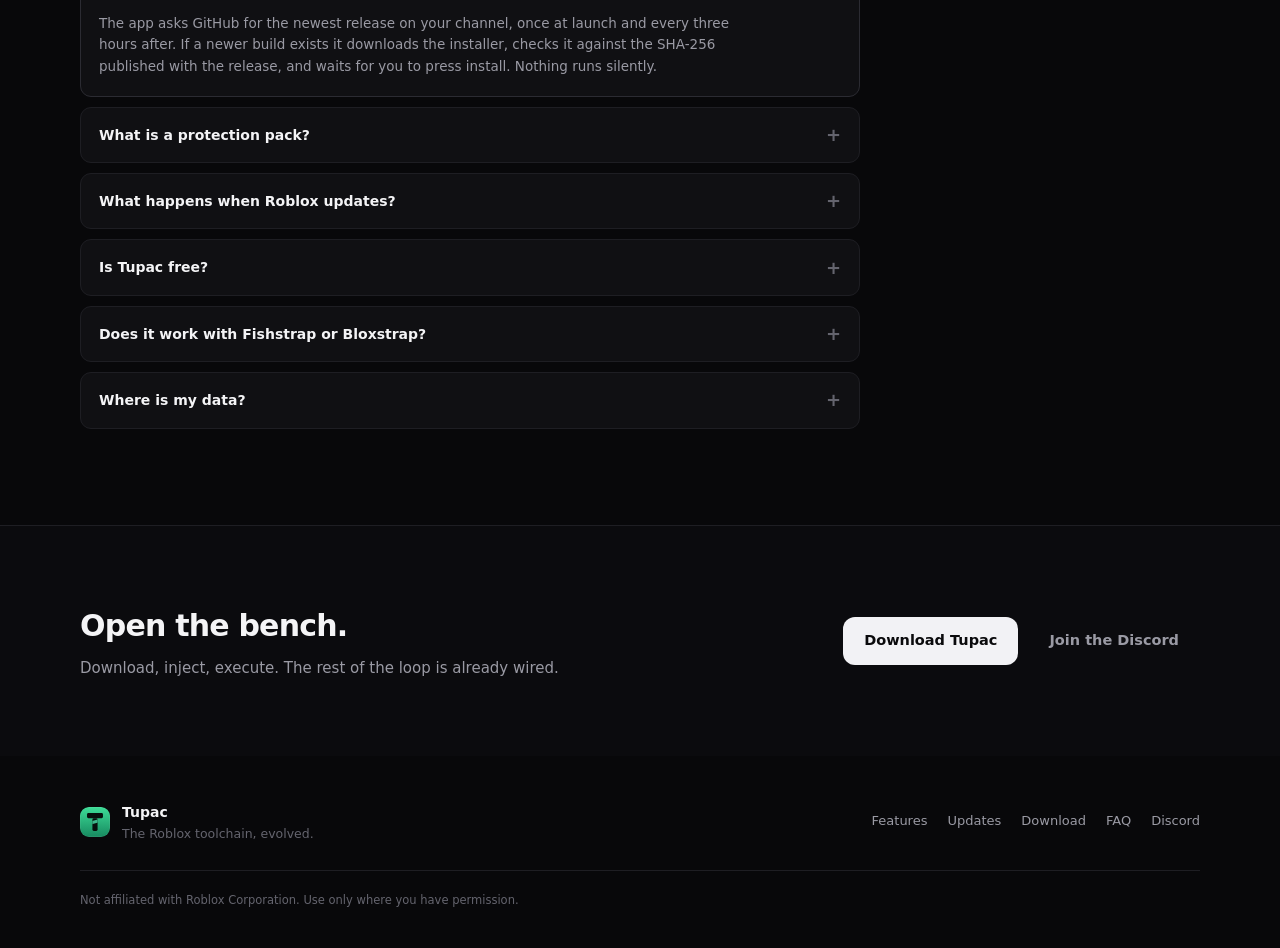
==== commit cff3ef03: "Tupac 4.0.0: rename, new mark, updates and protection channels" ====
--- a/index.html
+++ b/index.html
@@ -3,13 +3,13 @@
 <head>
 <meta charset="utf-8">
 <meta name="viewport" content="width=device-width, initial-scale=1">
-<title>2P — the Roblox toolchain, evolved</title>
-<meta name="description" content="2P is a Windows workspace for Roblox scripting: Luau editor, script hub, live console, multi-client injection and a built-in MCP bridge.">
+<title>Tupac — the Roblox toolchain, evolved</title>
+<meta name="description" content="Tupac is a Windows workspace for Roblox scripting: Luau editor, script hub, live console, you. Automatic updates, plus a protection channel that follows every Roblox client build.">
 <meta name="theme-color" content="#0a0a0b">
 <link rel="icon" href="assets/logo.svg" type="image/svg+xml">
 <link rel="stylesheet" href="styles.css">
-<meta property="og:title" content="2P — the Roblox toolchain, evolved">
-<meta property="og:description" content="Editor, hub, console, clients. One workspace.">
+<meta property="og:title" content="Tupac — the Roblox toolchain, evolved">
+<meta property="og:description" content="Editor, hub, console, updates, protection. One workspace.">
 <meta property="og:image" content="assets/home.jpeg">
 <meta property="og:type" content="website">
 </head>
@@ -18,12 +18,13 @@
 <header class="nav" id="nav">
   <div class="wrap nav-inner">
     <a class="brand" href="#top">
-      <span class="logo">2P</span>
-      <span class="brand-name">2P</span>
+      <img class="logo" src="assets/logo.svg" alt="" width="30" height="30">
+      <span class="brand-name">Tupac</span>
     </a>
     <nav class="nav-links">
       <a href="#features">Features</a>
       <a href="#workspace">Workspace</a>
+      <a href="#updates">Updates</a>
       <a href="#requirements">Requirements</a>
       <a href="#faq">FAQ</a>
     </nav>
@@ -40,9 +41,9 @@
     <div class="hero-glow"></div>
     <div class="wrap hero-inner">
       <div class="hero-copy">
-        <span class="eyebrow"><i></i> v3.2.0 — Windows 10 / 11</span>
+        <span class="eyebrow"><i></i> v4.0.0 — Windows 10 / 11</span>
         <h1>The Roblox toolchain,<br><span class="accent">evolved.</span></h1>
-        <p>2P is one window for the whole loop: write Luau, run it against a live client, watch the console, keep the scripts that worked. No browser tab, no launcher chain, no ad wall.</p>
+        <p>Tupac is one window for the whole loop: write Luau, run it against a live client, watch the console, keep the scripts that worked. It updates itself, and when Roblox moves, its protection moves with it.</p>
         <div class="hero-cta">
           <a class="btn light lg" href="#download" data-download>
             <svg viewBox="0 0 24 24"><path d="M12 3v10M8 9l4 4 4-4M5 18h14"/></svg>
@@ -52,14 +53,14 @@
         </div>
         <div class="hero-meta">
           <span>64-bit</span><span class="dot"></span>
-          <span>10 MB</span><span class="dot"></span>
+          <span>Auto-updates</span><span class="dot"></span>
           <span>No key to browse</span>
         </div>
       </div>
       <div class="hero-shot">
         <div class="frame">
-          <div class="frame-bar"><span class="tl"></span><span class="tl"></span><span class="tl"></span><span class="frame-title">2P</span></div>
-          <img src="assets/home.jpeg" alt="2P home screen with the season card, hero and stats" width="800" height="616">
+          <div class="frame-bar"><span class="tl"></span><span class="tl"></span><span class="tl"></span><span class="frame-title">Tupac</span></div>
+          <img src="assets/home.jpeg" alt="Tupac home screen with the season card, hero and stats" width="800" height="616">
         </div>
       </div>
     </div>
@@ -67,9 +68,9 @@
 
   <section class="strip">
     <div class="wrap strip-inner">
-      <div><b>6</b><span>sections</span></div>
-      <div><b>4</b><span>console channels</span></div>
+      <div><b>7</b><span>sections</span></div>
       <div><b>6</b><span>themes</span></div>
+      <div><b>3 h</b><span>update cadence</span></div>
       <div><b>0</b><span>ads</span></div>
     </div>
   </section>
@@ -109,26 +110,26 @@
 
         <article class="card">
           <span class="icon">
+            <svg viewBox="0 0 24 24"><path d="M12 4v10M8 10l4 4 4-4M5 19h14"/></svg>
+          </span>
+          <h3>Automatic updates</h3>
+          <p>Checks once on launch and every three hours after. Downloads the installer, checks it against the release hash, installs on your word. Stable and beta channels.</p>
+        </article>
+
+        <article class="card">
+          <span class="icon">
+            <svg viewBox="0 0 24 24"><path d="M12 3 19 6v6c0 4.3-2.9 7.6-7 9-4.1-1.4-7-4.7-7-9V6z"/><path d="M9 12l2 2 4-4"/></svg>
+          </span>
+          <h3>Protection channel</h3>
+          <p>A pack per Roblox client build: signatures, offsets and the build they were verified on. New client, new pack, fetched and hashed before the loader may touch it.</p>
+        </article>
+
+        <article class="card">
+          <span class="icon">
             <svg viewBox="0 0 24 24"><rect x="4" y="4" width="16" height="16" rx="3"/><path d="M9 9h6v6H9z"/></svg>
           </span>
           <h3>Roblox installs</h3>
           <p>Reads every version in <code>%LOCALAPPDATA%\Roblox\Versions</code>, shows which bootstrappers are present, and launches a client without patching anything.</p>
-        </article>
-
-        <article class="card">
-          <span class="icon">
-            <svg viewBox="0 0 24 24"><path d="M9 3v5M15 3v5M7 8h10v3a5 5 0 0 1-10 0z"/><path d="M12 16v5"/></svg>
-          </span>
-          <h3>MCP bridge</h3>
-          <p>Point an AI client at the bundled MCP server and it drives the same named pipe this window does. One dispatcher, no second implementation.</p>
-        </article>
-
-        <article class="card">
-          <span class="icon">
-            <svg viewBox="0 0 24 24"><circle cx="12" cy="12" r="8"/><path d="M12 4v16M4 12h16"/></svg>
-          </span>
-          <h3>Themes and layout</h3>
-          <p>Six themes, optional interface grid, editor font size and tab width. Everything writes to one settings file and comes back on launch.</p>
         </article>
       </div>
     </div>
@@ -143,40 +144,88 @@
 
       <div class="gallery">
         <figure class="shot wide">
-          <img src="assets/editor.jpeg" alt="2P editor with a tab open and the console showing output" width="800" height="616" loading="lazy">
+          <img src="assets/editor.jpeg" alt="Tupac editor with a tab open and the console showing output" width="800" height="616" loading="lazy">
           <figcaption><b>Editor</b> — tabs, toolbar, welcome screen, console panel and the injection pill.</figcaption>
         </figure>
         <figure class="shot">
-          <img src="assets/scripts.jpeg" alt="2P script hub with three cards" width="800" height="616" loading="lazy">
+          <img src="assets/updates.jpeg" alt="Tupac Updates page" width="800" height="616" loading="lazy">
+          <figcaption><b>Updates</b> — channel, check, verified installer, install and restart.</figcaption>
+        </figure>
+        <figure class="shot">
+          <img src="assets/protection.jpeg" alt="Tupac Protection page" width="800" height="616" loading="lazy">
+          <figcaption><b>Protection</b> — client build, pack version, manifest, verification.</figcaption>
+        </figure>
+        <figure class="shot">
+          <img src="assets/scripts.jpeg" alt="Tupac script hub with three cards" width="800" height="616" loading="lazy">
           <figcaption><b>Script hub</b> — bundled entries, search, Run and Open.</figcaption>
         </figure>
         <figure class="shot">
-          <img src="assets/roblox.jpeg" alt="2P Roblox installation page" width="800" height="616" loading="lazy">
+          <img src="assets/settings.jpeg" alt="Tupac appearance settings with the theme grid" width="800" height="616" loading="lazy">
+          <figcaption><b>Settings</b> — appearance, themes, editor, terminal, keybinds.</figcaption>
+        </figure>
+        <figure class="shot">
+          <img src="assets/roblox.jpeg" alt="Tupac Roblox installation page" width="800" height="616" loading="lazy">
           <figcaption><b>Roblox</b> — versions, bootstrappers, launch.</figcaption>
         </figure>
-        <figure class="shot">
-          <img src="assets/settings.jpeg" alt="2P appearance settings with the theme grid" width="800" height="616" loading="lazy">
-          <figcaption><b>Settings</b> — appearance, themes, editor, terminal, keybinds.</figcaption>
-        </figure>
-      </div>
-    </div>
-  </section>
-
-  <section class="section" id="download">
+      </div>
+    </div>
+  </section>
+
+  <section class="section" id="updates">
+    <div class="wrap">
+      <div class="section-head">
+        <span class="eyebrow">Two clocks</span>
+        <h2>The app follows itself. The protection follows Roblox.</h2>
+        <p>Two independent channels, both visible in the window, both refusing to pretend.</p>
+      </div>
+
+      <div class="grid channels">
+        <article class="card channel">
+          <div class="channel-head">
+            <span class="icon"><svg viewBox="0 0 24 24"><path d="M12 4v10M8 10l4 4 4-4M5 19h14"/></svg></span>
+            <h3>Application</h3>
+            <span class="tag">stable / beta</span>
+          </div>
+          <ul class="checks">
+            <li>One check on launch, then every three hours</li>
+            <li>Installer pulled from the release, hashed before it runs</li>
+            <li>Channel switch, manual check, install and restart from one page</li>
+            <li>A failed check says why instead of spinning</li>
+          </ul>
+        </article>
+
+        <article class="card channel">
+          <div class="channel-head">
+            <span class="icon"><svg viewBox="0 0 24 24"><path d="M12 3 19 6v6c0 4.3-2.9 7.6-7 9-4.1-1.4-7-4.7-7-9V6z"/><path d="M9 12l2 2 4-4"/></svg></span>
+            <h3>Protection</h3>
+            <span class="tag">per client build</span>
+          </div>
+          <ul class="checks">
+            <li>Roblox ships a new client, the loader's signatures move</li>
+            <li>A pack is published for that build, with its own hash</li>
+            <li>The app installs it, re-hashes it, and records the build it was verified on</li>
+            <li>No matching pack: the loader refuses, and the window says which build it wanted</li>
+          </ul>
+        </article>
+      </div>
+    </div>
+  </section>
+
+  <section class="section alt" id="download">
     <div class="wrap download-wrap">
       <div class="download-copy">
-        <span class="eyebrow">Get 2P</span>
+        <span class="eyebrow">Get Tupac</span>
         <h2>Download the workspace.</h2>
         <p>The desktop app is a self-contained Windows build. The browser bridge ships beside it: same UI, same dispatcher, no Electron.</p>
 
         <div class="download-actions">
           <a class="btn light lg" id="dl-installer" href="https://github.com" target="_blank" rel="noreferrer" data-download>
             <svg viewBox="0 0 24 24"><path d="M12 3v10M8 9l4 4 4-4M5 18h14"/></svg>
-            <span>2P-3.2.0-Setup.exe<i>Installer · 64-bit</i></span>
+            <span>Tupac-4.0.0-Setup.exe<i>Installer · 64-bit</i></span>
           </a>
           <a class="btn lg" id="dl-portable" href="https://github.com" target="_blank" rel="noreferrer" data-download>
             <svg viewBox="0 0 24 24"><rect x="3" y="7" width="18" height="13" rx="2"/><path d="M8 7V5h8v2"/></svg>
-            <span>2P-3.2.0-portable.zip<i>No install · unzip and run</i></span>
+            <span>Tupac-4.0.0-portable.zip<i>No install · unzip and run</i></span>
           </a>
         </div>
 
@@ -188,21 +237,22 @@
         <ul class="checks">
           <li>Windows 10 or 11, 64-bit</li>
           <li>Roblox Player installed</li>
-          <li>The 2P module (<code>robx</code>) next to the app</li>
+          <li>The Tupac module (<code>robx</code>) next to the app</li>
+          <li>A protection pack matching your client build</li>
           <li>4 GB RAM · 60 MB disk</li>
-          <li>WebView2 / Electron runtime, bundled</li>
         </ul>
         <h3>Quick start</h3>
         <ol class="steps">
-          <li>Run the installer and open <b>2P</b>.</li>
+          <li>Run the installer and open <b>Tupac</b>.</li>
           <li>Join a Roblox game and let the client finish loading.</li>
+          <li>Open <b>Updates</b>, let the protection pack land.</li>
           <li>Press <b>Inject</b>, then <b>Execute</b>.</li>
         </ol>
       </aside>
     </div>
   </section>
 
-  <section class="section alt" id="faq">
+  <section class="section" id="faq">
     <div class="wrap">
       <div class="section-head">
         <span class="eyebrow">Answers</span>
@@ -211,28 +261,28 @@
 
       <div class="faq">
         <details open>
-          <summary>Is 2P free?</summary>
-          <p>The workspace ships free. A licence key unlocks the module side; browsing the editor, hub and settings works without one.</p>
-        </details>
-        <details>
-          <summary>Which Roblox versions are supported?</summary>
-          <p>Whatever is installed under <code>%LOCALAPPDATA%\Roblox\Versions</code>. The module needs a signature table matched to the client build — the app will say when it is not injected instead of pretending.</p>
+          <summary>How do updates work?</summary>
+          <p>The app asks GitHub for the newest release on your channel, once at launch and every three hours after. If a newer build exists it downloads the installer, checks it against the SHA-256 published with the release, and waits for you to press install. Nothing runs silently.</p>
+        </details>
+        <details>
+          <summary>What is a protection pack?</summary>
+          <p>Roblox rebuilds its client, and the functions the loader calls move. A pack is the offset and signature table for one client build, published with the build tag it was verified on. The app installs the pack whose build matches the client on your disk.</p>
+        </details>
+        <details>
+          <summary>What happens when Roblox updates?</summary>
+          <p>The client build changes, the pack no longer matches, and the app says so: <em>client is … , pack was verified on …</em>. The loader refuses to inject until a pack for the new build is published and verified. It never guesses an offset.</p>
+        </details>
+        <details>
+          <summary>Is Tupac free?</summary>
+          <p>The workspace ships free. A licence key unlocks the module side; browsing the editor, hub, updates and settings works without one.</p>
         </details>
         <details>
           <summary>Does it work with Fishstrap or Bloxstrap?</summary>
           <p>The Roblox page detects both and shows whether they are installed. It never patches them; launching stays theirs.</p>
         </details>
         <details>
-          <summary>Can I use my own scripts?</summary>
-          <p>Yes. Save to the local store, drag a <code>.lua</code> file onto the editor, or drop files into the auto-execute folder and they run in name order after injection.</p>
-        </details>
-        <details>
           <summary>Where is my data?</summary>
-          <p>Everything lives in <code>%LOCALAPPDATA%\2P</code>: settings, saved scripts, auto-execute files and the hub cache. Nothing is uploaded.</p>
-        </details>
-        <details>
-          <summary>Why does the console say timeout?</summary>
-          <p>Because the script may still be running. Only the module's <code>[robx] executed</code> sentinel counts as success; a timeout is reported as a timeout.</p>
+          <p>Everything lives in <code>%LOCALAPPDATA%\Tupac</code>: settings, saved scripts, auto-execute files, downloaded installers, protection packs and the hub cache. Nothing is uploaded. A machine that ran the old 2P build is migrated once, in place.</p>
         </details>
       </div>
     </div>
@@ -245,7 +295,7 @@
         <p>Download, inject, execute. The rest of the loop is already wired.</p>
       </div>
       <div class="cta-actions">
-        <a class="btn light lg" href="#download" data-download>Download 2P</a>
+        <a class="btn light lg" href="#download" data-download>Download Tupac</a>
         <a class="btn ghost lg" href="https://discord.gg/ojailbreaks" target="_blank" rel="noreferrer">Join the Discord</a>
       </div>
     </div>
@@ -255,14 +305,15 @@
 <footer class="footer">
   <div class="wrap footer-inner">
     <div class="footer-brand">
-      <span class="logo">2P</span>
+      <img class="logo" src="assets/logo.svg" alt="" width="30" height="30">
       <div>
-        <b>2P</b>
+        <b>Tupac</b>
         <p>The Roblox toolchain, evolved.</p>
       </div>
     </div>
     <div class="footer-links">
       <a href="#features">Features</a>
+      <a href="#updates">Updates</a>
       <a href="#download">Download</a>
       <a href="#faq">FAQ</a>
       <a href="https://discord.gg/ojailbreaks" target="_blank" rel="noreferrer">Discord</a>
--- a/styles.css
+++ b/styles.css
@@ -65,15 +65,7 @@
 .nav-inner { display: flex; align-items: center; gap: 28px; width: min(var(--wrap), calc(100% - 48px)); }
 
 .brand { display: flex; align-items: center; gap: 10px; }
-.logo {
-  width: 30px; height: 30px;
-  display: grid; place-items: center;
-  border-radius: 9px;
-  background: linear-gradient(145deg, var(--accent), #1f8f66);
-  color: #04120c;
-  font: 800 12px/1 var(--sans);
-  letter-spacing: .2px;
-}
+.logo { width: 30px; height: 30px; border-radius: 9px; display: block; }
 .brand-name { font-size: 17px; font-weight: 700; letter-spacing: -.2px; }
 
 .nav-links { display: flex; gap: 22px; margin-left: 8px; }
@@ -251,6 +243,34 @@
 .features h3 { margin: 0 0 8px; font-size: 15.5px; letter-spacing: -.2px; }
 .features p { margin: 0; color: var(--muted); font-size: 13.5px; line-height: 1.6; }
 
+/* channels */
+
+.channels { grid-template-columns: repeat(2, 1fr); }
+
+.channel { padding: 22px; }
+.channel-head { display: flex; align-items: center; gap: 10px; margin-bottom: 16px; }
+.channel-head .icon {
+  display: grid; place-items: center;
+  width: 32px; height: 32px;
+  border-radius: 9px;
+  background: var(--accent-soft);
+  border: 1px solid rgba(61, 220, 151, .18);
+  color: var(--accent);
+}
+.channel-head .icon svg { width: 16px; height: 16px; }
+.channel-head h3 { margin: 0; font-size: 15px; letter-spacing: -.2px; }
+.channel-head .tag {
+  margin-left: auto;
+  padding: 2px 8px;
+  border-radius: 20px;
+  border: 1px solid var(--line-2);
+  color: var(--dim);
+  font-size: 10.5px;
+  white-space: nowrap;
+}
+.channel .checks { gap: 10px; }
+.channel .checks li { font-size: 13px; }
+
 /* gallery */
 
 .gallery { display: grid; grid-template-columns: 1fr 1fr; gap: 16px; }
@@ -365,6 +385,7 @@
   .hero-inner { grid-template-columns: 1fr; gap: 44px; }
   .hero-copy > p { max-width: 560px; }
   .features { grid-template-columns: repeat(2, 1fr); }
+  .channels { grid-template-columns: 1fr; }
   .download-wrap { grid-template-columns: 1fr; }
 }
 
